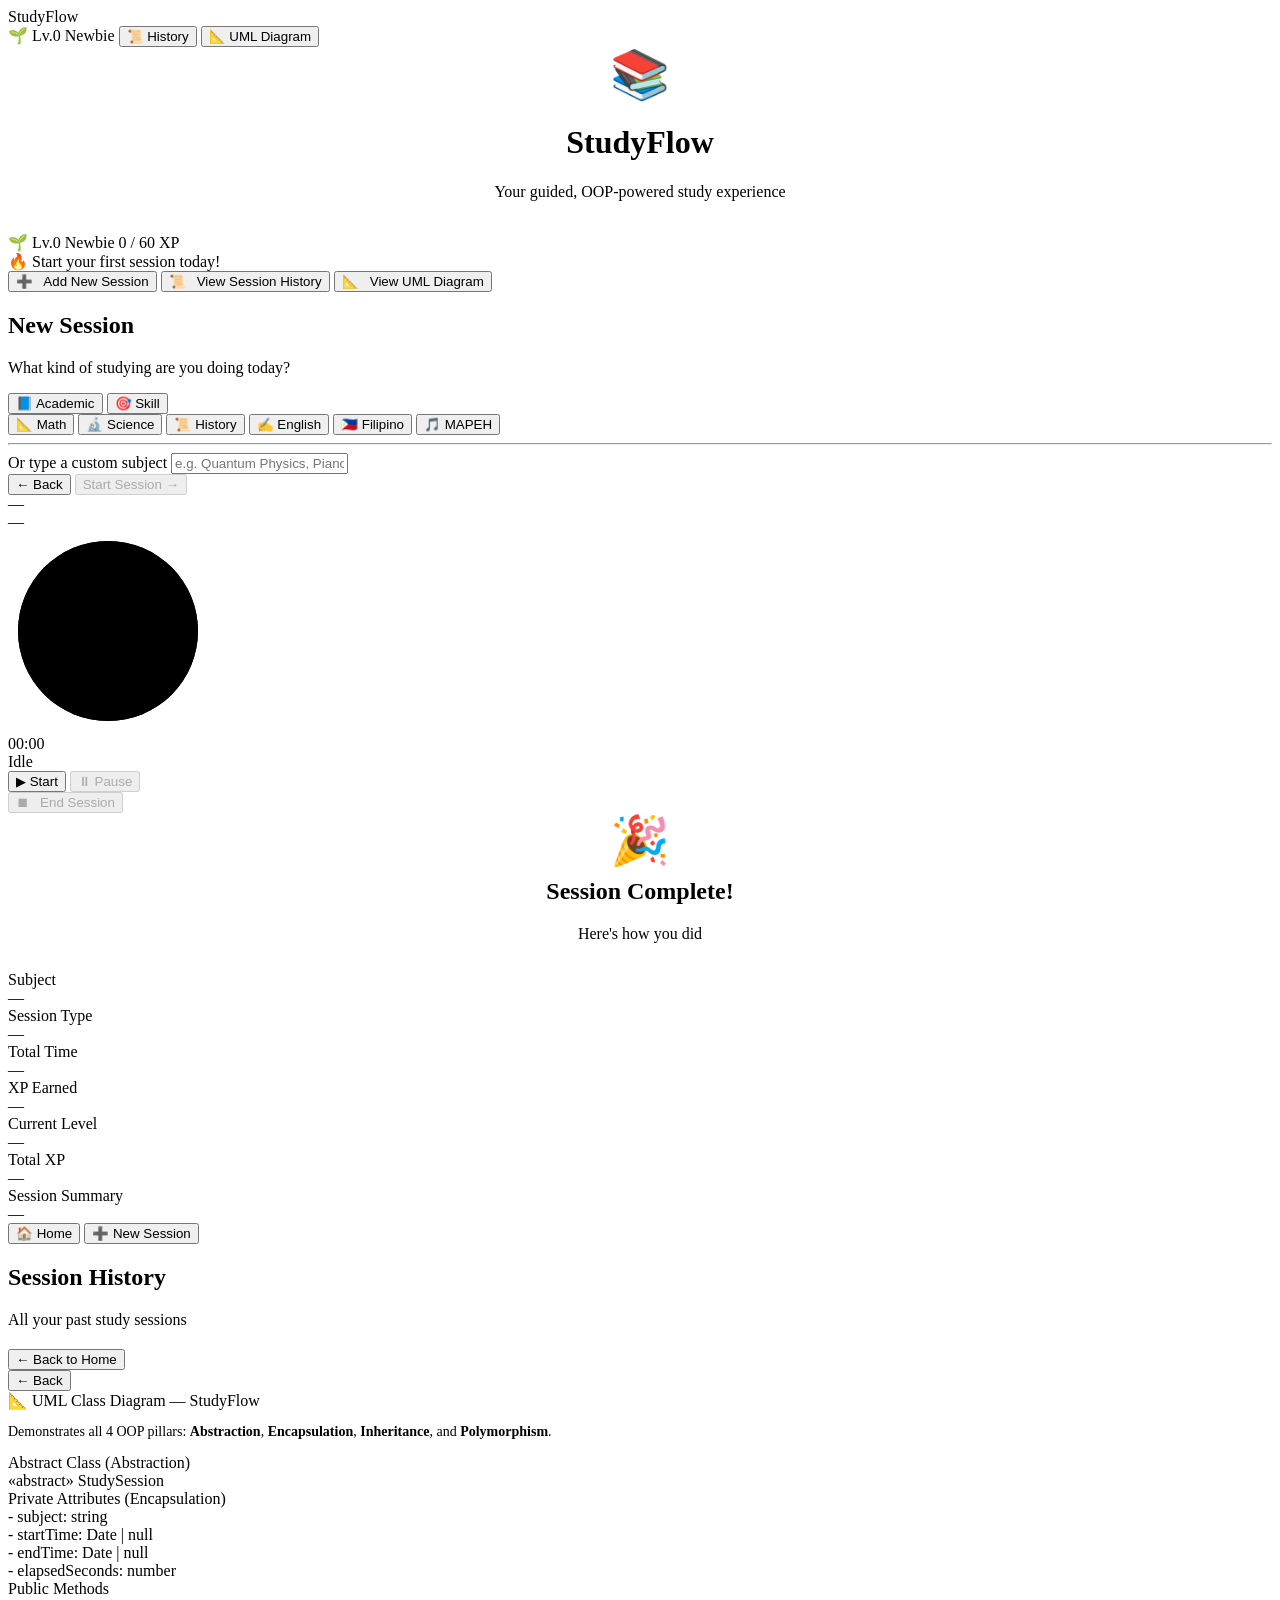
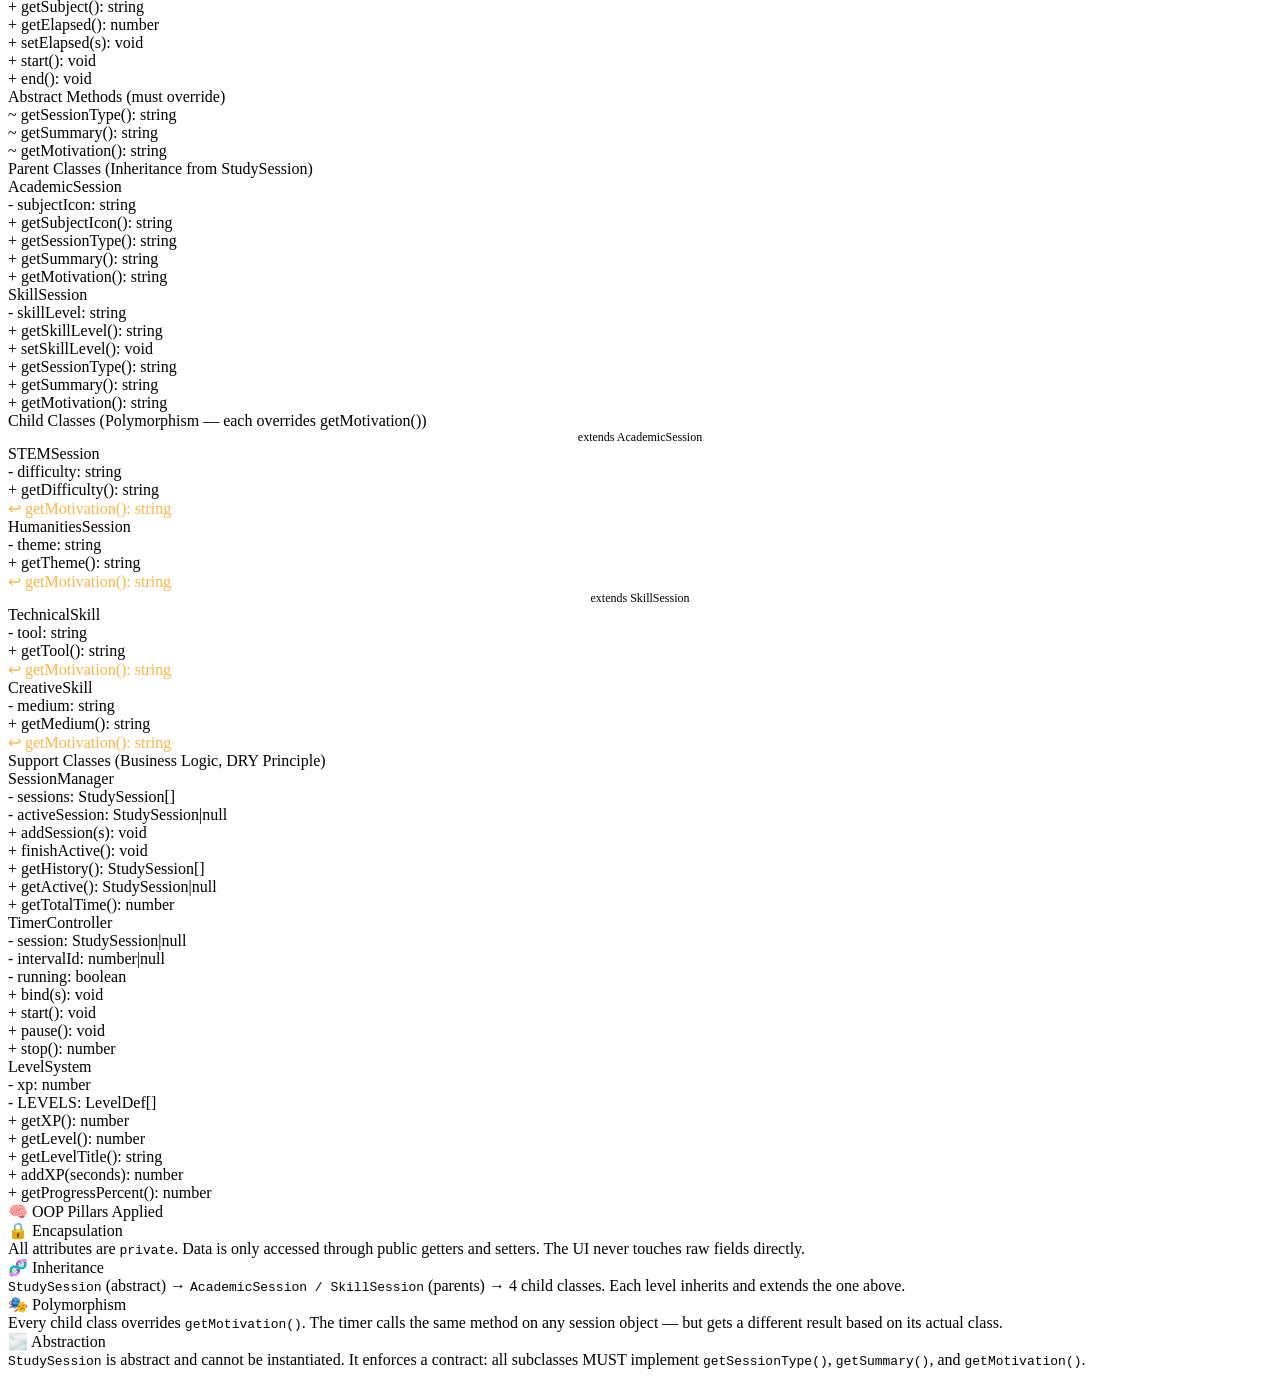
==== finals.html @ c60ddb96 "filename" ====
<!DOCTYPE html>
<html lang="en">
<head>
  <meta charset="UTF-8" />
  <meta name="viewport" content="width=device-width, initial-scale=1.0" />
  <title>StudyFlow — OOP Session Tracker</title>
  <link rel="stylesheet" href="styles.css" />
</head>
<body>

<!-- Background decorations -->
<div class="dot-grid"></div>
<div id="toast-container"></div>

<!-- ══════════════════════════════════════
     NAVIGATION BAR
══════════════════════════════════════ -->
<nav id="app-nav">
  <span class="nav-logo">StudyFlow</span>
  <div class="nav-right">
    <span class="nav-level-pill" id="nav-level-pill">🌱 Lv.0 Newbie</span>
    <button class="nav-btn" onclick="showHistory()">📜 History</button>
    <button class="nav-btn" onclick="showUML()">📐 UML Diagram</button>
  </div>
</nav>

<!-- ══════════════════════════════════════
     SCREEN 1 — HOME / DASHBOARD
══════════════════════════════════════ -->
<div id="screen-home" class="screen active">
  <div class="screen-inner">
    <div class="card">

      <!-- Hero -->
      <div style="text-align:center; margin-bottom:2rem;">
        <div style="font-size:3rem; margin-bottom:0.75rem;">📚</div>
        <h1 class="logo">StudyFlow</h1>
        <p class="subtitle" style="margin-top:0.6rem; font-size:1rem;">
          Your guided, OOP-powered study experience
        </p>
      </div>

      <!-- Level system -->
      <div class="level-section">
        <div class="level-top">
          <span class="level-badge" id="level-badge">🌱 Lv.0 Newbie</span>
          <span class="level-xp" id="level-xp">0 / 60 XP</span>
        </div>
        <div class="level-bar-track">
          <div class="level-bar-fill" id="level-bar"></div>
        </div>
      </div>

      <!-- Streak banner -->
      <div class="streak-banner">
        🔥 <span id="streak-text">Start your first session today!</span>
      </div>

      <!-- Actions -->
      <button class="btn btn-primary" onclick="showSetup()">
        ➕ &nbsp; Add New Session
      </button>
      <button class="btn btn-secondary" onclick="showHistory()">
        📜 &nbsp; View Session History
      </button>
      <button class="btn btn-ghost" onclick="showUML()">
        📐 &nbsp; View UML Diagram
      </button>

    </div>
  </div>
</div>

<!-- ══════════════════════════════════════
     SCREEN 2 — SESSION SETUP
══════════════════════════════════════ -->
<div id="screen-setup" class="screen">
  <div class="screen-inner">
    <div class="card">
      <h2 class="title">New Session</h2>
      <p class="subtitle">What kind of studying are you doing today?</p>

      <!-- Type tabs -->
      <div class="tab-row">
        <button class="tab active" id="tab-academic" onclick="switchType('academic')">
          📘 Academic
        </button>
        <button class="tab" id="tab-skill" onclick="switchType('skill')">
          🎯 Skill
        </button>
      </div>

      <!-- Academic subjects -->
      <div id="academic-subjects" class="subject-grid">
        <button class="subject-btn" onclick="selectSubject(this, 'Mathematics')">📐 Math</button>
        <button class="subject-btn" onclick="selectSubject(this, 'Science')">🔬 Science</button>
        <button class="subject-btn" onclick="selectSubject(this, 'History')">📜 History</button>
        <button class="subject-btn" onclick="selectSubject(this, 'English')">✍️ English</button>
        <button class="subject-btn" onclick="selectSubject(this, 'Filipino')">🇵🇭 Filipino</button>
        <button class="subject-btn" onclick="selectSubject(this, 'MAPEH')">🎵 MAPEH</button>
      </div>

      <!-- Skill subjects -->
      <div id="skill-subjects" class="subject-grid" style="display:none;">
        <button class="subject-btn" onclick="selectSubject(this, 'Coding')">💻 Coding</button>
        <button class="subject-btn" onclick="selectSubject(this, 'Drawing')">🎨 Drawing</button>
        <button class="subject-btn" onclick="selectSubject(this, 'Music')">🎸 Music</button>
        <button class="subject-btn" onclick="selectSubject(this, 'Writing')">✒️ Writing</button>
        <button class="subject-btn" onclick="selectSubject(this, 'Chess')">♟️ Chess</button>
        <button class="subject-btn" onclick="selectSubject(this, 'Language')">🗣️ Language</button>
      </div>

      <hr class="divider" />

      <!-- Custom subject -->
      <div class="input-group">
        <label class="input-label">Or type a custom subject</label>
        <input
          type="text"
          class="input"
          id="custom-subject"
          placeholder="e.g. Quantum Physics, Piano, etc…"
          oninput="onCustomInput()"
        />
      </div>

      <!-- Actions -->
      <div class="btn-row">
        <button class="btn btn-ghost" onclick="showHome()">← Back</button>
        <button class="btn btn-primary" id="start-btn" onclick="startSession()" disabled>
          Start Session →
        </button>
      </div>

    </div>
  </div>
</div>

<!-- ══════════════════════════════════════
     SCREEN 3 — TIMER (Active Work)
══════════════════════════════════════ -->
<div id="screen-timer" class="screen">
  <div class="screen-inner">
    <div class="card">

      <div class="timer-wrap">
        <div class="timer-subject" id="timer-subject">—</div>
        <div class="timer-type"   id="timer-type">—</div>

        <!-- SVG ring + clock -->
        <div class="ring-wrap">
          <svg width="200" height="200" viewBox="0 0 200 200">
            <defs>
              <linearGradient id="ringGrad" x1="0%" y1="0%" x2="100%" y2="100%">
                <stop offset="0%"   stop-color="#6c8eff"/>
                <stop offset="100%" stop-color="#3de8c8"/>
              </linearGradient>
            </defs>
            <circle class="ring-bg" cx="100" cy="100" r="90"/>
            <circle class="ring-fg" id="ring-fg" cx="100" cy="100" r="90"
              stroke-dasharray="565.49" stroke-dashoffset="565.49"/>
          </svg>
          <div class="ring-inner">
            <div class="timer-display" id="timer-display">00:00</div>
          </div>
        </div>

        <!-- Status -->
        <div>
          <span class="status-badge idle" id="status-badge">
            <span class="dot"></span> Idle
          </span>
        </div>
      </div>

      <!-- Timer buttons -->
      <div class="btn-row">
        <button class="btn btn-primary" id="btn-start" onclick="timerStart()">▶ Start</button>
        <button class="btn btn-secondary" id="btn-pause" onclick="timerPause()" disabled>⏸ Pause</button>
      </div>
      <button class="btn btn-danger" id="btn-end" onclick="endSession()" disabled>
        ⏹ &nbsp; End Session
      </button>

      <!-- Motivation message (polymorphic output) -->
      <div class="motivation-msg" id="motivation-msg"></div>

    </div>
  </div>
</div>

<!-- ══════════════════════════════════════
     SCREEN 4 — SUMMARY
══════════════════════════════════════ -->
<div id="screen-summary" class="screen">
  <div class="screen-inner">
    <div class="card">

      <div style="text-align:center; margin-bottom:1.75rem;">
        <div style="font-size:3rem;">🎉</div>
        <h2 class="title" style="margin-top:0.6rem;">Session Complete!</h2>
        <p class="subtitle">Here's how you did</p>
      </div>

      <div class="summary-grid">
        <div class="summary-stat">
          <div class="summary-stat-label">Subject</div>
          <div class="summary-stat-value accent" id="sum-subject">—</div>
        </div>
        <div class="summary-stat">
          <div class="summary-stat-label">Session Type</div>
          <div class="summary-stat-value small" id="sum-type">—</div>
        </div>
        <div class="summary-stat">
          <div class="summary-stat-label">Total Time</div>
          <div class="summary-stat-value gold" id="sum-time">—</div>
        </div>
        <div class="summary-stat">
          <div class="summary-stat-label">XP Earned</div>
          <div class="summary-stat-value green" id="sum-points">—</div>
        </div>
        <div class="summary-stat full">
          <div class="summary-stat-label">Current Level</div>
          <div class="summary-stat-value" id="sum-level">—</div>
        </div>
        <div class="summary-stat full">
          <div class="summary-stat-label">Total XP</div>
          <div class="summary-stat-value small" id="sum-xp-total">—</div>
        </div>
        <div class="summary-stat full">
          <div class="summary-stat-label">Session Summary</div>
          <div class="summary-stat-value small" id="sum-summary">—</div>
        </div>
      </div>

      <div class="sum-feedback" id="sum-feedback"></div>

      <div class="btn-row">
        <button class="btn btn-ghost" onclick="showHome()">🏠 Home</button>
        <button class="btn btn-primary" onclick="showSetup()">➕ New Session</button>
      </div>

    </div>
  </div>
</div>

<!-- ══════════════════════════════════════
     SCREEN 5 — HISTORY
══════════════════════════════════════ -->
<div id="screen-history" class="screen">
  <div class="screen-inner">
    <div class="card">
      <h2 class="title">Session History</h2>
      <p class="subtitle">All your past study sessions</p>
      <div class="history-list" id="history-list"></div>
      <div style="margin-top:1.25rem;">
        <button class="btn btn-ghost" onclick="showHome()">← Back to Home</button>
      </div>
    </div>
  </div>
</div>

<!-- ══════════════════════════════════════
     SCREEN 6 — UML DIAGRAM
══════════════════════════════════════ -->
<div id="screen-uml" class="screen" style="padding-top:0; justify-content:flex-start;">
  <button class="btn btn-ghost uml-back" onclick="hideUML()">← Back</button>
  <div class="uml-page">

    <!-- Header -->
    <div class="uml-section-card">
      <div class="uml-section-title">📐 UML Class Diagram — StudyFlow</div>
      <p style="font-size:0.875rem; color:var(--muted);">
        Demonstrates all 4 OOP pillars: <strong style="color:var(--text);">Abstraction</strong>,
        <strong style="color:var(--text);">Encapsulation</strong>,
        <strong style="color:var(--text);">Inheritance</strong>, and
        <strong style="color:var(--text);">Polymorphism</strong>.
      </p>
    </div>

    <!-- Abstract class -->
    <div class="uml-section-card">
      <div class="uml-section-title">Abstract Class (Abstraction)</div>
      <div class="uml-row" style="justify-content:center;">
        <div class="uml-box" style="max-width:300px;">
          <div class="uml-box-header abstract-h">«abstract» StudySession</div>
          <div class="uml-box-section">
            <div class="uml-lbl">Private Attributes (Encapsulation)</div>
            <div class="uml-f prv">- subject: string</div>
            <div class="uml-f prv">- startTime: Date | null</div>
            <div class="uml-f prv">- endTime: Date | null</div>
            <div class="uml-f prv">- elapsedSeconds: number</div>
          </div>
          <div class="uml-box-section">
            <div class="uml-lbl">Public Methods</div>
            <div class="uml-f pub">+ getSubject(): string</div>
            <div class="uml-f pub">+ getElapsed(): number</div>
            <div class="uml-f pub">+ setElapsed(s): void</div>
            <div class="uml-f pub">+ start(): void</div>
            <div class="uml-f pub">+ end(): void</div>
          </div>
          <div class="uml-box-section">
            <div class="uml-lbl">Abstract Methods (must override)</div>
            <div class="uml-f abs">~ getSessionType(): string</div>
            <div class="uml-f abs">~ getSummary(): string</div>
            <div class="uml-f abs">~ getMotivation(): string</div>
          </div>
        </div>
      </div>
    </div>

    <!-- Parent classes -->
    <div class="uml-section-card">
      <div class="uml-section-title">Parent Classes (Inheritance from StudySession)</div>
      <div class="uml-row" style="justify-content:center; gap:3rem;">
        <div class="uml-col">
          <div class="uml-box">
            <div class="uml-box-header parent-h">AcademicSession</div>
            <div class="uml-box-section">
              <div class="uml-f prv">- subjectIcon: string</div>
            </div>
            <div class="uml-box-section">
              <div class="uml-f pub">+ getSubjectIcon(): string</div>
              <div class="uml-f pub">+ getSessionType(): string</div>
              <div class="uml-f pub">+ getSummary(): string</div>
              <div class="uml-f pub">+ getMotivation(): string</div>
            </div>
          </div>
        </div>
        <div class="uml-col">
          <div class="uml-box">
            <div class="uml-box-header parent-h">SkillSession</div>
            <div class="uml-box-section">
              <div class="uml-f prv">- skillLevel: string</div>
            </div>
            <div class="uml-box-section">
              <div class="uml-f pub">+ getSkillLevel(): string</div>
              <div class="uml-f pub">+ setSkillLevel(): void</div>
              <div class="uml-f pub">+ getSessionType(): string</div>
              <div class="uml-f pub">+ getSummary(): string</div>
              <div class="uml-f pub">+ getMotivation(): string</div>
            </div>
          </div>
        </div>
      </div>
    </div>

    <!-- Child classes -->
    <div class="uml-section-card">
      <div class="uml-section-title">Child Classes (Polymorphism — each overrides getMotivation())</div>
      <div class="uml-row" style="justify-content:center;">

        <div class="uml-col">
          <div style="font-size:0.75rem; color:var(--muted); text-align:center;">extends AcademicSession</div>
          <div class="uml-box">
            <div class="uml-box-header child-h">STEMSession</div>
            <div class="uml-box-section">
              <div class="uml-f prv">- difficulty: string</div>
            </div>
            <div class="uml-box-section">
              <div class="uml-f pub">+ getDifficulty(): string</div>
              <div class="uml-f pub" style="color:#ffb547;">↩ getMotivation(): string</div>
            </div>
          </div>
          <div class="uml-box">
            <div class="uml-box-header child-h">HumanitiesSession</div>
            <div class="uml-box-section">
              <div class="uml-f prv">- theme: string</div>
            </div>
            <div class="uml-box-section">
              <div class="uml-f pub">+ getTheme(): string</div>
              <div class="uml-f pub" style="color:#ffb547;">↩ getMotivation(): string</div>
            </div>
          </div>
        </div>

        <div class="uml-col">
          <div style="font-size:0.75rem; color:var(--muted); text-align:center;">extends SkillSession</div>
          <div class="uml-box">
            <div class="uml-box-header child-h">TechnicalSkill</div>
            <div class="uml-box-section">
              <div class="uml-f prv">- tool: string</div>
            </div>
            <div class="uml-box-section">
              <div class="uml-f pub">+ getTool(): string</div>
              <div class="uml-f pub" style="color:#ffb547;">↩ getMotivation(): string</div>
            </div>
          </div>
          <div class="uml-box">
            <div class="uml-box-header child-h">CreativeSkill</div>
            <div class="uml-box-section">
              <div class="uml-f prv">- medium: string</div>
            </div>
            <div class="uml-box-section">
              <div class="uml-f pub">+ getMedium(): string</div>
              <div class="uml-f pub" style="color:#ffb547;">↩ getMotivation(): string</div>
            </div>
          </div>
        </div>

      </div>
    </div>

    <!-- Support classes -->
    <div class="uml-section-card">
      <div class="uml-section-title">Support Classes (Business Logic, DRY Principle)</div>
      <div class="uml-row" style="justify-content:center; gap:1.5rem;">
        <div class="uml-box" style="max-width:240px;">
          <div class="uml-box-header manager-h">SessionManager</div>
          <div class="uml-box-section">
            <div class="uml-f prv">- sessions: StudySession[]</div>
            <div class="uml-f prv">- activeSession: StudySession|null</div>
          </div>
          <div class="uml-box-section">
            <div class="uml-f pub">+ addSession(s): void</div>
            <div class="uml-f pub">+ finishActive(): void</div>
            <div class="uml-f pub">+ getHistory(): StudySession[]</div>
            <div class="uml-f pub">+ getActive(): StudySession|null</div>
            <div class="uml-f pub">+ getTotalTime(): number</div>
          </div>
        </div>
        <div class="uml-box" style="max-width:240px;">
          <div class="uml-box-header manager-h">TimerController</div>
          <div class="uml-box-section">
            <div class="uml-f prv">- session: StudySession|null</div>
            <div class="uml-f prv">- intervalId: number|null</div>
            <div class="uml-f prv">- running: boolean</div>
          </div>
          <div class="uml-box-section">
            <div class="uml-f pub">+ bind(s): void</div>
            <div class="uml-f pub">+ start(): void</div>
            <div class="uml-f pub">+ pause(): void</div>
            <div class="uml-f pub">+ stop(): number</div>
          </div>
        </div>
        <div class="uml-box" style="max-width:240px;">
          <div class="uml-box-header manager-h">LevelSystem</div>
          <div class="uml-box-section">
            <div class="uml-f prv">- xp: number</div>
            <div class="uml-f prv">- LEVELS: LevelDef[]</div>
          </div>
          <div class="uml-box-section">
            <div class="uml-f pub">+ getXP(): number</div>
            <div class="uml-f pub">+ getLevel(): number</div>
            <div class="uml-f pub">+ getLevelTitle(): string</div>
            <div class="uml-f pub">+ addXP(seconds): number</div>
            <div class="uml-f pub">+ getProgressPercent(): number</div>
          </div>
        </div>
      </div>
    </div>

    <!-- OOP Pillars -->
    <div class="uml-section-card">
      <div class="uml-section-title">🧠 OOP Pillars Applied</div>
      <div class="oop-grid">
        <div class="oop-pill">
          <div class="oop-pill-title" style="color:var(--accent);">🔒 Encapsulation</div>
          <div class="oop-pill-body">All attributes are <code>private</code>. Data is only accessed through public getters and setters. The UI never touches raw fields directly.</div>
        </div>
        <div class="oop-pill">
          <div class="oop-pill-title" style="color:var(--success);">🧬 Inheritance</div>
          <div class="oop-pill-body"><code>StudySession</code> (abstract) → <code>AcademicSession / SkillSession</code> (parents) → 4 child classes. Each level inherits and extends the one above.</div>
        </div>
        <div class="oop-pill">
          <div class="oop-pill-title" style="color:var(--accent2);">🎭 Polymorphism</div>
          <div class="oop-pill-body">Every child class overrides <code>getMotivation()</code>. The timer calls the same method on any session object — but gets a different result based on its actual class.</div>
        </div>
        <div class="oop-pill">
          <div class="oop-pill-title" style="color:var(--accent3);">🌫️ Abstraction</div>
          <div class="oop-pill-body"><code>StudySession</code> is abstract and cannot be instantiated. It enforces a contract: all subclasses MUST implement <code>getSessionType()</code>, <code>getSummary()</code>, and <code>getMotivation()</code>.</div>
        </div>
      </div>
    </div>

  </div><!-- /uml-page -->
</div>

<!-- ══════════════════════════════════════
     COMPILED TypeScript → JavaScript
══════════════════════════════════════ -->
<script src="app.js"></script>

</body>
</html>
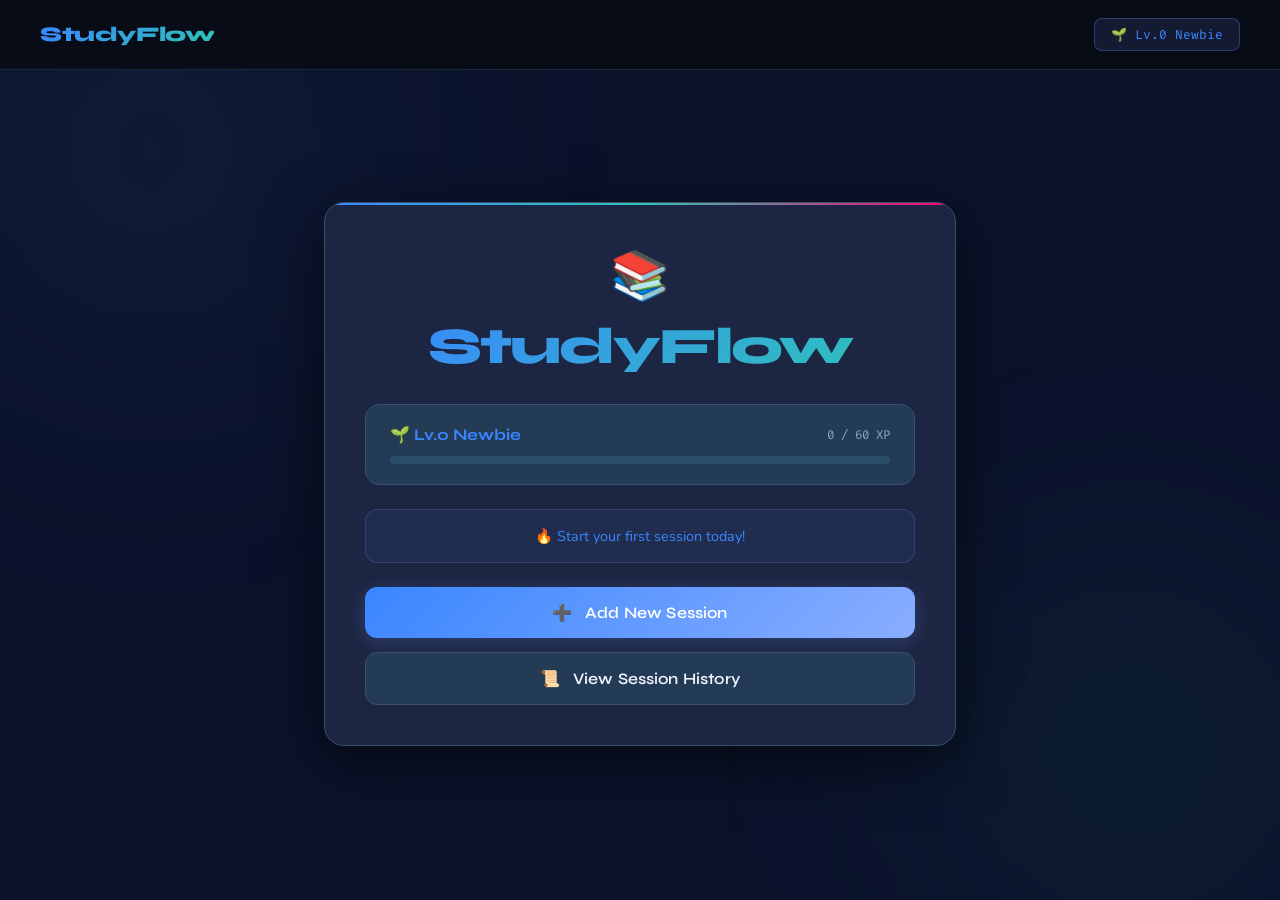
==== commit 084b7f7a: "Merge branch 'main' of https://github.com/christophercolomer/se2finalfinal" ====
--- a/finals.html
+++ b/finals.html
@@ -19,8 +19,6 @@
   <span class="nav-logo">StudyFlow</span>
   <div class="nav-right">
     <span class="nav-level-pill" id="nav-level-pill">🌱 Lv.0 Newbie</span>
-    <button class="nav-btn" onclick="showHistory()">📜 History</button>
-    <button class="nav-btn" onclick="showUML()">📐 UML Diagram</button>
   </div>
 </nav>
 
@@ -36,7 +34,6 @@
         <div style="font-size:3rem; margin-bottom:0.75rem;">📚</div>
         <h1 class="logo">StudyFlow</h1>
         <p class="subtitle" style="margin-top:0.6rem; font-size:1rem;">
-          Your guided, OOP-powered study experience
         </p>
       </div>
 
@@ -62,9 +59,6 @@
       </button>
       <button class="btn btn-secondary" onclick="showHistory()">
         📜 &nbsp; View Session History
-      </button>
-      <button class="btn btn-ghost" onclick="showUML()">
-        📐 &nbsp; View UML Diagram
       </button>
 
     </div>
@@ -260,219 +254,6 @@
   </div>
 </div>
 
-<!-- ══════════════════════════════════════
-     SCREEN 6 — UML DIAGRAM
-══════════════════════════════════════ -->
-<div id="screen-uml" class="screen" style="padding-top:0; justify-content:flex-start;">
-  <button class="btn btn-ghost uml-back" onclick="hideUML()">← Back</button>
-  <div class="uml-page">
-
-    <!-- Header -->
-    <div class="uml-section-card">
-      <div class="uml-section-title">📐 UML Class Diagram — StudyFlow</div>
-      <p style="font-size:0.875rem; color:var(--muted);">
-        Demonstrates all 4 OOP pillars: <strong style="color:var(--text);">Abstraction</strong>,
-        <strong style="color:var(--text);">Encapsulation</strong>,
-        <strong style="color:var(--text);">Inheritance</strong>, and
-        <strong style="color:var(--text);">Polymorphism</strong>.
-      </p>
-    </div>
-
-    <!-- Abstract class -->
-    <div class="uml-section-card">
-      <div class="uml-section-title">Abstract Class (Abstraction)</div>
-      <div class="uml-row" style="justify-content:center;">
-        <div class="uml-box" style="max-width:300px;">
-          <div class="uml-box-header abstract-h">«abstract» StudySession</div>
-          <div class="uml-box-section">
-            <div class="uml-lbl">Private Attributes (Encapsulation)</div>
-            <div class="uml-f prv">- subject: string</div>
-            <div class="uml-f prv">- startTime: Date | null</div>
-            <div class="uml-f prv">- endTime: Date | null</div>
-            <div class="uml-f prv">- elapsedSeconds: number</div>
-          </div>
-          <div class="uml-box-section">
-            <div class="uml-lbl">Public Methods</div>
-            <div class="uml-f pub">+ getSubject(): string</div>
-            <div class="uml-f pub">+ getElapsed(): number</div>
-            <div class="uml-f pub">+ setElapsed(s): void</div>
-            <div class="uml-f pub">+ start(): void</div>
-            <div class="uml-f pub">+ end(): void</div>
-          </div>
-          <div class="uml-box-section">
-            <div class="uml-lbl">Abstract Methods (must override)</div>
-            <div class="uml-f abs">~ getSessionType(): string</div>
-            <div class="uml-f abs">~ getSummary(): string</div>
-            <div class="uml-f abs">~ getMotivation(): string</div>
-          </div>
-        </div>
-      </div>
-    </div>
-
-    <!-- Parent classes -->
-    <div class="uml-section-card">
-      <div class="uml-section-title">Parent Classes (Inheritance from StudySession)</div>
-      <div class="uml-row" style="justify-content:center; gap:3rem;">
-        <div class="uml-col">
-          <div class="uml-box">
-            <div class="uml-box-header parent-h">AcademicSession</div>
-            <div class="uml-box-section">
-              <div class="uml-f prv">- subjectIcon: string</div>
-            </div>
-            <div class="uml-box-section">
-              <div class="uml-f pub">+ getSubjectIcon(): string</div>
-              <div class="uml-f pub">+ getSessionType(): string</div>
-              <div class="uml-f pub">+ getSummary(): string</div>
-              <div class="uml-f pub">+ getMotivation(): string</div>
-            </div>
-          </div>
-        </div>
-        <div class="uml-col">
-          <div class="uml-box">
-            <div class="uml-box-header parent-h">SkillSession</div>
-            <div class="uml-box-section">
-              <div class="uml-f prv">- skillLevel: string</div>
-            </div>
-            <div class="uml-box-section">
-              <div class="uml-f pub">+ getSkillLevel(): string</div>
-              <div class="uml-f pub">+ setSkillLevel(): void</div>
-              <div class="uml-f pub">+ getSessionType(): string</div>
-              <div class="uml-f pub">+ getSummary(): string</div>
-              <div class="uml-f pub">+ getMotivation(): string</div>
-            </div>
-          </div>
-        </div>
-      </div>
-    </div>
-
-    <!-- Child classes -->
-    <div class="uml-section-card">
-      <div class="uml-section-title">Child Classes (Polymorphism — each overrides getMotivation())</div>
-      <div class="uml-row" style="justify-content:center;">
-
-        <div class="uml-col">
-          <div style="font-size:0.75rem; color:var(--muted); text-align:center;">extends AcademicSession</div>
-          <div class="uml-box">
-            <div class="uml-box-header child-h">STEMSession</div>
-            <div class="uml-box-section">
-              <div class="uml-f prv">- difficulty: string</div>
-            </div>
-            <div class="uml-box-section">
-              <div class="uml-f pub">+ getDifficulty(): string</div>
-              <div class="uml-f pub" style="color:#ffb547;">↩ getMotivation(): string</div>
-            </div>
-          </div>
-          <div class="uml-box">
-            <div class="uml-box-header child-h">HumanitiesSession</div>
-            <div class="uml-box-section">
-              <div class="uml-f prv">- theme: string</div>
-            </div>
-            <div class="uml-box-section">
-              <div class="uml-f pub">+ getTheme(): string</div>
-              <div class="uml-f pub" style="color:#ffb547;">↩ getMotivation(): string</div>
-            </div>
-          </div>
-        </div>
-
-        <div class="uml-col">
-          <div style="font-size:0.75rem; color:var(--muted); text-align:center;">extends SkillSession</div>
-          <div class="uml-box">
-            <div class="uml-box-header child-h">TechnicalSkill</div>
-            <div class="uml-box-section">
-              <div class="uml-f prv">- tool: string</div>
-            </div>
-            <div class="uml-box-section">
-              <div class="uml-f pub">+ getTool(): string</div>
-              <div class="uml-f pub" style="color:#ffb547;">↩ getMotivation(): string</div>
-            </div>
-          </div>
-          <div class="uml-box">
-            <div class="uml-box-header child-h">CreativeSkill</div>
-            <div class="uml-box-section">
-              <div class="uml-f prv">- medium: string</div>
-            </div>
-            <div class="uml-box-section">
-              <div class="uml-f pub">+ getMedium(): string</div>
-              <div class="uml-f pub" style="color:#ffb547;">↩ getMotivation(): string</div>
-            </div>
-          </div>
-        </div>
-
-      </div>
-    </div>
-
-    <!-- Support classes -->
-    <div class="uml-section-card">
-      <div class="uml-section-title">Support Classes (Business Logic, DRY Principle)</div>
-      <div class="uml-row" style="justify-content:center; gap:1.5rem;">
-        <div class="uml-box" style="max-width:240px;">
-          <div class="uml-box-header manager-h">SessionManager</div>
-          <div class="uml-box-section">
-            <div class="uml-f prv">- sessions: StudySession[]</div>
-            <div class="uml-f prv">- activeSession: StudySession|null</div>
-          </div>
-          <div class="uml-box-section">
-            <div class="uml-f pub">+ addSession(s): void</div>
-            <div class="uml-f pub">+ finishActive(): void</div>
-            <div class="uml-f pub">+ getHistory(): StudySession[]</div>
-            <div class="uml-f pub">+ getActive(): StudySession|null</div>
-            <div class="uml-f pub">+ getTotalTime(): number</div>
-          </div>
-        </div>
-        <div class="uml-box" style="max-width:240px;">
-          <div class="uml-box-header manager-h">TimerController</div>
-          <div class="uml-box-section">
-            <div class="uml-f prv">- session: StudySession|null</div>
-            <div class="uml-f prv">- intervalId: number|null</div>
-            <div class="uml-f prv">- running: boolean</div>
-          </div>
-          <div class="uml-box-section">
-            <div class="uml-f pub">+ bind(s): void</div>
-            <div class="uml-f pub">+ start(): void</div>
-            <div class="uml-f pub">+ pause(): void</div>
-            <div class="uml-f pub">+ stop(): number</div>
-          </div>
-        </div>
-        <div class="uml-box" style="max-width:240px;">
-          <div class="uml-box-header manager-h">LevelSystem</div>
-          <div class="uml-box-section">
-            <div class="uml-f prv">- xp: number</div>
-            <div class="uml-f prv">- LEVELS: LevelDef[]</div>
-          </div>
-          <div class="uml-box-section">
-            <div class="uml-f pub">+ getXP(): number</div>
-            <div class="uml-f pub">+ getLevel(): number</div>
-            <div class="uml-f pub">+ getLevelTitle(): string</div>
-            <div class="uml-f pub">+ addXP(seconds): number</div>
-            <div class="uml-f pub">+ getProgressPercent(): number</div>
-          </div>
-        </div>
-      </div>
-    </div>
-
-    <!-- OOP Pillars -->
-    <div class="uml-section-card">
-      <div class="uml-section-title">🧠 OOP Pillars Applied</div>
-      <div class="oop-grid">
-        <div class="oop-pill">
-          <div class="oop-pill-title" style="color:var(--accent);">🔒 Encapsulation</div>
-          <div class="oop-pill-body">All attributes are <code>private</code>. Data is only accessed through public getters and setters. The UI never touches raw fields directly.</div>
-        </div>
-        <div class="oop-pill">
-          <div class="oop-pill-title" style="color:var(--success);">🧬 Inheritance</div>
-          <div class="oop-pill-body"><code>StudySession</code> (abstract) → <code>AcademicSession / SkillSession</code> (parents) → 4 child classes. Each level inherits and extends the one above.</div>
-        </div>
-        <div class="oop-pill">
-          <div class="oop-pill-title" style="color:var(--accent2);">🎭 Polymorphism</div>
-          <div class="oop-pill-body">Every child class overrides <code>getMotivation()</code>. The timer calls the same method on any session object — but gets a different result based on its actual class.</div>
-        </div>
-        <div class="oop-pill">
-          <div class="oop-pill-title" style="color:var(--accent3);">🌫️ Abstraction</div>
-          <div class="oop-pill-body"><code>StudySession</code> is abstract and cannot be instantiated. It enforces a contract: all subclasses MUST implement <code>getSessionType()</code>, <code>getSummary()</code>, and <code>getMotivation()</code>.</div>
-        </div>
-      </div>
-    </div>
-
   </div><!-- /uml-page -->
 </div>
 
--- a/styles.css
+++ b/styles.css
@@ -0,0 +1,534 @@
+/* ============================================================
+   styles.css — StudyFlow: Study Session Tracker
+   ============================================================ */
+
+/* ── Google Fonts ── */
+@import url('https://fonts.googleapis.com/css2?family=Syne:wght@400;500;600;700;800&family=Fira+Code:wght@400;500&family=Nunito:wght@300;400;500;600&display=swap');
+
+/* ── CSS Variables ── */
+:root {
+  --bg:       #0b132b;   /* deep blue - focus */
+  --surface:  #1c2541;   /* blue tone */
+  --surface2: #243b55;   /* blue-green mix */
+  --surface3: #2a4d69;   /* lighter blue */
+  --border:   #3a506b;   /* soft blue border */
+  --accent:   #3a86ff;   /* blue - focus */
+  --accent2:  #ffbe0b;   /* yellow - energy */
+  --accent3:  #2ec4b6;   /* green - calm */
+  --accent4:  #ff006e;   /* red - alertness */
+  --text:     #f1f5ff;   /* readable light text */
+  --muted:    #8fa3c7;   /* softer blue-gray */
+  --danger:   #ff4d4d;   /* alert red */
+  --success:  #38d39f;   /* fresh green */
+
+  --radius:   20px;
+  --shadow:   0 16px 60px rgba(0,0,0,0.6);
+}
+
+/* ── Reset ── */
+*, *::before, *::after { box-sizing: border-box; margin: 0; padding: 0; }
+
+/* ── Body ── */
+body {
+  font-family: 'Nunito', sans-serif;
+  background: var(--bg);
+  color: var(--text);
+  min-height: 100vh;
+  overflow-x: hidden;
+}
+
+/* ── Animated background blobs ── */
+body::before, body::after {
+  content: '';
+  position: fixed;
+  border-radius: 50%;
+  filter: blur(120px);
+  pointer-events: none;
+  z-index: 0;
+}
+body::before {
+  width: 700px; height: 700px;
+  top: -200px; left: -200px;
+  background: radial-gradient(circle, rgba(108,142,255,0.08), transparent 70%);
+}
+body::after {
+  width: 600px; height: 600px;
+  bottom: -150px; right: -150px;
+  background: radial-gradient(circle, rgba(61,232,200,0.07), transparent 70%);
+}
+
+/* ── Dot grid ── */
+.dot-grid {
+  position: fixed; inset: 0; z-index: 0; pointer-events: none;
+  background-image: radial-gradient(circle, rgba(108,142,255,0.12) 1px, transparent 1px);
+  background-size: 32px 32px;
+  opacity: 0.5;
+}
+
+/* ── Nav ── */
+#app-nav {
+  position: fixed; top: 0; left: 0; right: 0; z-index: 200;
+  display: flex; align-items: center; justify-content: space-between;
+  padding: 1.1rem 2.5rem;
+  background: rgba(8,11,18,0.85);
+  backdrop-filter: blur(20px);
+  border-bottom: 1px solid rgba(37,46,71,0.8);
+}
+.nav-logo {
+  font-family: 'Syne', sans-serif;
+  font-size: 1.3rem; font-weight: 800;
+  background: linear-gradient(135deg, var(--accent), var(--accent3));
+  -webkit-background-clip: text; -webkit-text-fill-color: transparent;
+  background-clip: text;
+  letter-spacing: -0.02em;
+}
+.nav-right { display: flex; gap: 0.75rem; align-items: center; }
+.nav-btn {
+  font-family: 'Fira Code', monospace;
+  font-size: 0.78rem; color: var(--muted);
+  background: var(--surface2); border: 1px solid var(--border);
+  padding: 0.45rem 1rem; border-radius: 8px; cursor: pointer;
+  transition: all 0.18s;
+}
+.nav-btn:hover { color: var(--text); border-color: var(--muted); }
+.nav-level-pill {
+  font-family: 'Fira Code', monospace;
+  font-size: 0.8rem;
+  background: rgba(108,142,255,0.12);
+  border: 1px solid rgba(108,142,255,0.3);
+  color: var(--accent);
+  padding: 0.45rem 1rem; border-radius: 8px;
+}
+
+/* ── Screens ── */
+.screen {
+  display: none;
+  min-height: 100vh;
+  position: relative;
+  z-index: 1;
+}
+.screen.active {
+  display: flex;
+  flex-direction: column;
+  align-items: center;
+  justify-content: center;
+  padding-top: 5rem;
+  padding-bottom: 2rem;
+}
+.screen-inner {
+  width: 100%;
+  max-width: 680px;
+  padding: 0 1.5rem;
+}
+
+/* ── Cards ── */
+.card {
+  background: var(--surface);
+  border: 1px solid var(--border);
+  border-radius: var(--radius);
+  padding: 2.5rem 2.5rem;
+  box-shadow: var(--shadow);
+  animation: fadeUp 0.45s cubic-bezier(0.16,1,0.3,1);
+  position: relative;
+  overflow: hidden;
+}
+.card::before {
+  content: '';
+  position: absolute; top: 0; left: 0; right: 0;
+  height: 2px;
+  background: linear-gradient(90deg, var(--accent), var(--accent3), var(--accent4));
+}
+@keyframes fadeUp {
+  from { opacity: 0; transform: translateY(28px); }
+  to   { opacity: 1; transform: translateY(0); }
+}
+
+/* ── Typography ── */
+.syne { font-family: 'Syne', sans-serif; }
+.mono { font-family: 'Fira Code', monospace; }
+
+h1.logo {
+  font-family: 'Syne', sans-serif;
+  font-size: 3.2rem; font-weight: 800;
+  letter-spacing: -0.04em;
+  background: linear-gradient(135deg, var(--accent), var(--accent3));
+  -webkit-background-clip: text; -webkit-text-fill-color: transparent;
+  background-clip: text;
+  line-height: 1;
+}
+h2.title {
+  font-family: 'Syne', sans-serif;
+  font-size: 1.9rem; font-weight: 700;
+  letter-spacing: -0.02em;
+  margin-bottom: 0.35rem;
+}
+.subtitle { color: var(--muted); font-size: 0.95rem; margin-bottom: 2rem; }
+
+/* ── Level bar (home) ── */
+.level-section {
+  background: var(--surface2);
+  border: 1px solid var(--border);
+  border-radius: 14px;
+  padding: 1.25rem 1.5rem;
+  margin-bottom: 1.5rem;
+}
+.level-top {
+  display: flex; justify-content: space-between; align-items: center;
+  margin-bottom: 0.75rem;
+}
+.level-badge {
+  font-family: 'Syne', sans-serif;
+  font-size: 1rem; font-weight: 700; color: var(--accent);
+}
+.level-xp {
+  font-family: 'Fira Code', monospace;
+  font-size: 0.78rem; color: var(--muted);
+}
+.level-bar-track {
+  background: var(--surface3);
+  border-radius: 999px;
+  height: 8px;
+  overflow: hidden;
+}
+.level-bar-fill {
+  height: 100%;
+  background: linear-gradient(90deg, var(--accent), var(--accent3));
+  border-radius: 999px;
+  width: 0%;
+  transition: width 0.6s cubic-bezier(0.34,1.56,0.64,1);
+}
+
+/* ── Streak banner ── */
+.streak-banner {
+  background: rgba(108,142,255,0.08);
+  border: 1px solid rgba(108,142,255,0.2);
+  border-radius: 12px;
+  padding: 1rem 1.25rem;
+  margin-bottom: 1.5rem;
+  font-size: 0.9rem;
+  color: var(--accent);
+  text-align: center;
+}
+
+/* ── Buttons ── */
+.btn {
+  display: flex; align-items: center; justify-content: center; gap: 0.6rem;
+  width: 100%;
+  padding: 1rem 1.5rem;
+  border: none; border-radius: 12px;
+  font-family: 'Syne', sans-serif;
+  font-size: 1rem; font-weight: 600;
+  cursor: pointer;
+  transition: all 0.2s ease;
+  letter-spacing: 0.01em;
+}
+.btn-primary {
+  background: linear-gradient(135deg, var(--accent), #8aaeff);
+  color: #fff;
+  box-shadow: 0 4px 20px rgba(108,142,255,0.25);
+}
+.btn-primary:hover {
+  transform: translateY(-2px);
+  box-shadow: 0 8px 30px rgba(108,142,255,0.4);
+}
+.btn-secondary {
+  background: var(--surface2); color: var(--text);
+  border: 1px solid var(--border);
+}
+.btn-secondary:hover { background: var(--surface3); border-color: var(--muted); }
+.btn-ghost {
+  background: transparent; color: var(--muted);
+  border: 1px solid var(--border);
+}
+.btn-ghost:hover { color: var(--text); border-color: var(--muted); }
+.btn-danger {
+  background: linear-gradient(135deg, var(--danger), #ff8080);
+  color: #fff;
+  box-shadow: 0 4px 20px rgba(255,95,95,0.2);
+}
+.btn-danger:hover { transform: translateY(-2px); box-shadow: 0 8px 28px rgba(255,95,95,0.35); }
+.btn:active { transform: scale(0.97) !important; }
+.btn:disabled { opacity: 0.4; cursor: not-allowed; transform: none !important; box-shadow: none !important; }
+
+.btn-row { display: flex; gap: 0.85rem; }
+.btn-row .btn { flex: 1; }
+.btn + .btn { margin-top: 0.85rem; }
+.btn-row + .btn { margin-top: 0.85rem; }
+
+/* ── Tabs ── */
+.tab-row { display: flex; gap: 0.65rem; margin-bottom: 1.75rem; }
+.tab {
+  flex: 1; padding: 0.8rem;
+  border-radius: 10px;
+  border: 1px solid var(--border);
+  background: var(--surface2);
+  color: var(--muted);
+  cursor: pointer;
+  font-family: 'Syne', sans-serif;
+  font-size: 0.92rem; font-weight: 600;
+  transition: all 0.18s;
+  text-align: center;
+}
+.tab.active {
+  background: rgba(108,142,255,0.15);
+  border-color: var(--accent);
+  color: var(--accent);
+}
+
+/* ── Subject grid ── */
+.subject-grid {
+  display: grid;
+  grid-template-columns: 1fr 1fr 1fr;
+  gap: 0.7rem;
+  margin-bottom: 1.25rem;
+}
+.subject-btn {
+  padding: 0.85rem 0.75rem;
+  border-radius: 12px;
+  border: 1px solid var(--border);
+  background: var(--surface2);
+  color: var(--text);
+  cursor: pointer;
+  font-family: 'Nunito', sans-serif;
+  font-size: 0.88rem; font-weight: 600;
+  transition: all 0.18s;
+  text-align: center;
+}
+.subject-btn:hover { border-color: var(--accent); color: var(--accent); background: rgba(108,142,255,0.07); }
+.subject-btn.selected {
+  border-color: var(--accent);
+  background: rgba(108,142,255,0.15);
+  color: var(--accent);
+}
+
+/* ── Input ── */
+.input-group { margin-bottom: 1.25rem; }
+.input-label { font-size: 0.82rem; color: var(--muted); margin-bottom: 0.45rem; display: block; font-weight: 600; }
+.input {
+  width: 100%; padding: 0.9rem 1.1rem;
+  background: var(--surface2); border: 1px solid var(--border);
+  border-radius: 12px; color: var(--text);
+  font-family: 'Nunito', sans-serif; font-size: 1rem;
+  outline: none; transition: border-color 0.18s, box-shadow 0.18s;
+}
+.input:focus { border-color: var(--accent); box-shadow: 0 0 0 3px rgba(108,142,255,0.1); }
+.input::placeholder { color: var(--muted); }
+
+/* ── Divider ── */
+hr.divider { border: none; border-top: 1px solid var(--border); margin: 1.25rem 0; }
+
+/* ── Timer screen ── */
+.timer-wrap { text-align: center; padding: 1.5rem 0 2rem; }
+.timer-subject {
+  font-family: 'Syne', sans-serif;
+  font-size: 1rem; color: var(--muted);
+  text-transform: uppercase; letter-spacing: 0.12em;
+  margin-bottom: 0.4rem;
+}
+.timer-type {
+  font-family: 'Fira Code', monospace;
+  font-size: 0.8rem; color: var(--accent);
+  text-transform: uppercase; letter-spacing: 0.1em;
+  margin-bottom: 1.75rem;
+}
+
+/* ── Ring + big clock ── */
+.ring-wrap {
+  position: relative; display: inline-flex;
+  align-items: center; justify-content: center;
+  margin-bottom: 1.5rem;
+}
+.ring-wrap svg { transform: rotate(-90deg); }
+.ring-bg { fill: none; stroke: var(--surface3); stroke-width: 5; }
+.ring-fg {
+  fill: none;
+  stroke: url(#ringGrad);
+  stroke-width: 5;
+  stroke-linecap: round;
+  transition: stroke-dashoffset 1s linear;
+}
+.ring-inner {
+  position: absolute;
+  display: flex; flex-direction: column;
+  align-items: center; justify-content: center;
+}
+.timer-display {
+  font-family: 'Fira Code', monospace;
+  font-size: 3.6rem; font-weight: 500;
+  color: var(--text);
+  letter-spacing: -0.04em;
+  line-height: 1;
+}
+.timer-display.pulse { animation: pulse 0.5s ease; }
+@keyframes pulse {
+  0%,100% { transform: scale(1); }
+  50% { transform: scale(1.05); }
+}
+
+/* ── Status badge ── */
+.status-badge {
+  display: inline-flex; align-items: center; gap: 0.4rem;
+  padding: 0.35rem 0.9rem; border-radius: 999px;
+  font-family: 'Fira Code', monospace; font-size: 0.8rem;
+  margin-bottom: 1.75rem;
+}
+.status-badge.idle    { background: rgba(92,106,138,0.2); color: var(--muted); }
+.status-badge.running { background: rgba(77,235,166,0.15); color: var(--success); }
+.status-badge.paused  { background: rgba(255,181,71,0.15); color: var(--accent2); }
+.dot { width: 6px; height: 6px; border-radius: 50%; background: currentColor; display: inline-block; }
+.dot.blink { animation: blink 1s ease infinite; }
+@keyframes blink { 0%,100% { opacity:1 } 50% { opacity:0.15 } }
+
+/* ── Motivation message ── */
+.motivation-msg {
+  min-height: 1.5rem;
+  font-size: 0.92rem; color: var(--accent3);
+  font-style: italic; text-align: center;
+  margin-top: 1rem;
+  transition: opacity 0.4s;
+}
+
+/* ── Summary ── */
+.summary-grid {
+  display: grid;
+  grid-template-columns: 1fr 1fr;
+  gap: 0.75rem;
+  margin-bottom: 1.25rem;
+}
+.summary-stat {
+  background: var(--surface2); border: 1px solid var(--border);
+  border-radius: 14px; padding: 1.1rem 1.25rem;
+}
+.summary-stat.full { grid-column: 1 / -1; }
+.summary-stat-label { font-size: 0.78rem; color: var(--muted); margin-bottom: 0.3rem; font-weight: 600; }
+.summary-stat-value {
+  font-family: 'Syne', sans-serif;
+  font-size: 1.25rem; font-weight: 700; color: var(--text);
+}
+.summary-stat-value.accent { color: var(--accent); }
+.summary-stat-value.gold   { color: var(--accent2); }
+.summary-stat-value.green  { color: var(--success); }
+.summary-stat-value.small  { font-size: 0.92rem; }
+
+.sum-feedback {
+  background: rgba(61,232,200,0.08);
+  border: 1px solid rgba(61,232,200,0.25);
+  border-radius: 12px; padding: 1rem 1.25rem;
+  font-size: 0.9rem; color: var(--accent3);
+  text-align: center; margin-bottom: 1.25rem;
+}
+
+/* ── History ── */
+.history-list {
+  display: flex; flex-direction: column; gap: 0.65rem;
+  max-height: 380px; overflow-y: auto;
+  padding-right: 0.25rem;
+}
+.history-item {
+  background: var(--surface2); border: 1px solid var(--border);
+  border-radius: 12px; padding: 1rem 1.25rem;
+  display: flex; justify-content: space-between; align-items: center;
+}
+.history-item-subject { font-family: 'Syne', sans-serif; font-weight: 600; font-size: 0.95rem; }
+.history-item-type    { font-size: 0.78rem; color: var(--muted); margin-top: 0.15rem; }
+.history-item-time    { font-family: 'Fira Code', monospace; color: var(--accent); font-size: 1rem; }
+.empty-state { text-align: center; color: var(--muted); padding: 2.5rem; font-size: 0.9rem; }
+
+/* ── Toast ── */
+#toast-container {
+  position: fixed; bottom: 2rem; left: 50%; transform: translateX(-50%);
+  z-index: 9998;
+  display: flex; flex-direction: column; gap: 0.6rem;
+  align-items: center; pointer-events: none;
+}
+.toast {
+  background: var(--surface2);
+  border: 1px solid var(--border);
+  border-radius: 999px;
+  padding: 0.7rem 1.4rem;
+  font-size: 0.9rem; color: var(--text);
+  box-shadow: 0 8px 30px rgba(0,0,0,0.45);
+  animation: toastIn 0.35s cubic-bezier(0.16,1,0.3,1);
+  white-space: nowrap;
+}
+@keyframes toastIn {
+  from { opacity:0; transform: translateY(16px) scale(0.92); }
+  to   { opacity:1; transform: translateY(0) scale(1); }
+}
+.toast.out { animation: toastOut 0.3s ease forwards; }
+@keyframes toastOut {
+  to { opacity:0; transform: translateY(-10px) scale(0.92); }
+}
+
+/* ── UML Screen ── */
+#screen-uml {
+  padding: 0;
+  overflow-y: auto;
+  align-items: flex-start;
+  justify-content: flex-start;
+}
+.uml-page { max-width: 960px; width: 100%; margin: 0 auto; padding: 6rem 2rem 4rem; }
+.uml-back { position: fixed; top: 1.1rem; left: 1.5rem; z-index: 300; width: auto; padding: 0.5rem 1.1rem; }
+
+.uml-section-card {
+  background: var(--surface);
+  border: 1px solid var(--border);
+  border-radius: var(--radius);
+  padding: 2rem;
+  margin-bottom: 1.5rem;
+  box-shadow: var(--shadow);
+  animation: fadeUp 0.4s cubic-bezier(0.16,1,0.3,1);
+}
+.uml-section-title {
+  font-family: 'Syne', sans-serif;
+  font-size: 1.2rem; font-weight: 700;
+  color: var(--accent);
+  margin-bottom: 1.25rem;
+}
+.uml-row { display: flex; gap: 1rem; flex-wrap: wrap; align-items: flex-start; justify-content: center; }
+.uml-col { display: flex; flex-direction: column; gap: 1rem; flex: 1; min-width: 200px; align-items: center; }
+.uml-arrow-down {
+  text-align: center; color: var(--muted);
+  font-size: 1.4rem; margin: 0.25rem 0;
+  width: 100%;
+}
+.uml-box {
+  background: var(--surface2); border: 1.5px solid var(--border);
+  border-radius: 12px; overflow: hidden;
+  font-family: 'Fira Code', monospace;
+  font-size: 0.76rem;
+  width: 100%; max-width: 220px;
+}
+.uml-box-header {
+  padding: 0.55rem 0.85rem;
+  font-family: 'Syne', sans-serif;
+  font-size: 0.85rem; font-weight: 700;
+  border-bottom: 1px solid var(--border);
+}
+.uml-box-header.abstract-h  { background: rgba(92,106,138,0.4); font-style: italic; }
+.uml-box-header.parent-h    { background: rgba(108,142,255,0.3); color: var(--accent); }
+.uml-box-header.child-h     { background: rgba(61,232,200,0.25); color: var(--accent3); }
+.uml-box-header.manager-h   { background: rgba(230,107,255,0.25); color: var(--accent4); }
+.uml-box-section { padding: 0.5rem 0.85rem; }
+.uml-box-section + .uml-box-section { border-top: 1px solid var(--border); }
+.uml-lbl { font-size: 0.65rem; color: var(--muted); text-transform: uppercase; letter-spacing: 0.08em; margin-bottom: 0.2rem; }
+.uml-f   { line-height: 1.75; font-size: 0.73rem; }
+.uml-f.prv  { color: #ff8080; }
+.uml-f.pub  { color: var(--success); }
+.uml-f.abs  { color: var(--accent2); font-style: italic; }
+
+.oop-grid {
+  display: grid; grid-template-columns: 1fr 1fr;
+  gap: 1rem;
+}
+.oop-pill {
+  background: var(--surface2); border: 1px solid var(--border);
+  border-radius: 12px; padding: 1.1rem 1.25rem;
+}
+.oop-pill-title { font-family: 'Syne', sans-serif; font-weight: 700; margin-bottom: 0.4rem; font-size: 0.95rem; }
+.oop-pill-body  { font-size: 0.83rem; color: var(--muted); line-height: 1.55; }
+
+/* ── Scrollbar ── */
+::-webkit-scrollbar { width: 5px; }
+::-webkit-scrollbar-track { background: transparent; }
+::-webkit-scrollbar-thumb { background: var(--border); border-radius: 999px; }
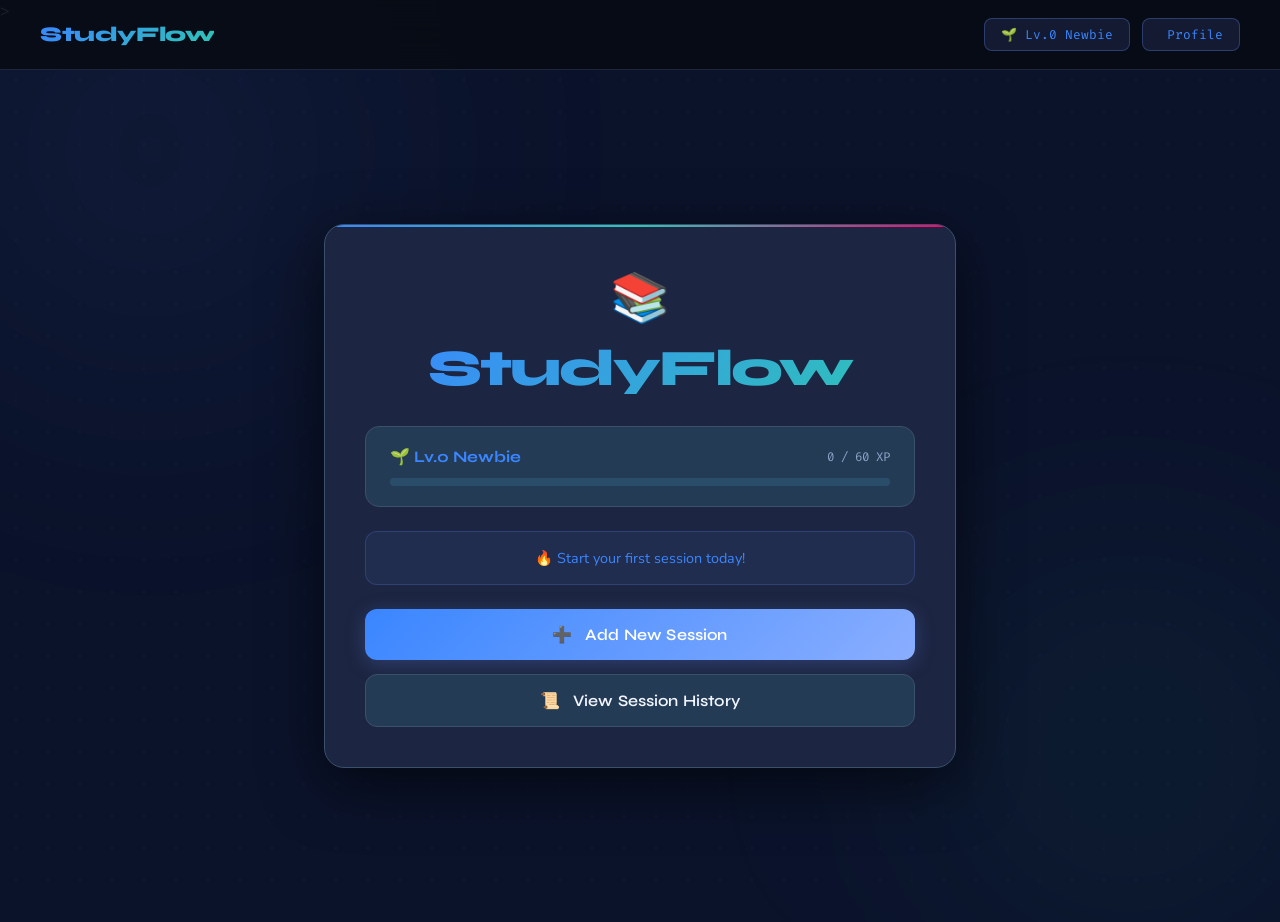
==== commit 162eb1b8: "To be finalize working web app" ====
--- a/finals.html
+++ b/finals.html
@@ -8,23 +8,22 @@
 </head>
 <body>
 
-<!-- Background decorations -->
+<!--Background Decor-->
 <div class="dot-grid"></div>
 <div id="toast-container"></div>
 
-<!-- ══════════════════════════════════════
-     NAVIGATION BAR
-══════════════════════════════════════ -->
+<!--Navigation Bar-->
 <nav id="app-nav">
   <span class="nav-logo">StudyFlow</span>
   <div class="nav-right">
     <span class="nav-level-pill" id="nav-level-pill">🌱 Lv.0 Newbie</span>
+    <button class="nav-level-pill" onclick="showSetup()">
+      &nbsp;Profile
+    </button>
   </div>
 </nav>
 
-<!-- ══════════════════════════════════════
-     SCREEN 1 — HOME / DASHBOARD
-══════════════════════════════════════ -->
+<!-- 1st Screen - Dashboard -->>
 <div id="screen-home" class="screen active">
   <div class="screen-inner">
     <div class="card">
@@ -48,12 +47,12 @@
         </div>
       </div>
 
-      <!-- Streak banner -->
+      <!-- Para sa streak -->
       <div class="streak-banner">
         🔥 <span id="streak-text">Start your first session today!</span>
       </div>
 
-      <!-- Actions -->
+      <!-- Pilindutan -->
       <button class="btn btn-primary" onclick="showSetup()">
         ➕ &nbsp; Add New Session
       </button>
@@ -65,9 +64,7 @@
   </div>
 </div>
 
-<!-- ══════════════════════════════════════
-     SCREEN 2 — SESSION SETUP
-══════════════════════════════════════ -->
+<!-- 2nd Screen - Set-up -->
 <div id="screen-setup" class="screen">
   <div class="screen-inner">
     <div class="card">
@@ -84,17 +81,17 @@
         </button>
       </div>
 
-      <!-- Academic subjects -->
+      //Academic subjects
       <div id="academic-subjects" class="subject-grid">
-        <button class="subject-btn" onclick="selectSubject(this, 'Mathematics')">📐 Math</button>
-        <button class="subject-btn" onclick="selectSubject(this, 'Science')">🔬 Science</button>
-        <button class="subject-btn" onclick="selectSubject(this, 'History')">📜 History</button>
+        <button class="subject-btn" onclick="selectSubject(this, 'Mathematics')">📐 Calculus</button>
+        <button class="subject-btn" onclick="selectSubject(this, 'Science')">🔬 Biology</button>
+        <button class="subject-btn" onclick="selectSubject(this, 'History')">📜 Physics</button>
         <button class="subject-btn" onclick="selectSubject(this, 'English')">✍️ English</button>
         <button class="subject-btn" onclick="selectSubject(this, 'Filipino')">🇵🇭 Filipino</button>
         <button class="subject-btn" onclick="selectSubject(this, 'MAPEH')">🎵 MAPEH</button>
       </div>
 
-      <!-- Skill subjects -->
+      //Skill subjects
       <div id="skill-subjects" class="subject-grid" style="display:none;">
         <button class="subject-btn" onclick="selectSubject(this, 'Coding')">💻 Coding</button>
         <button class="subject-btn" onclick="selectSubject(this, 'Drawing')">🎨 Drawing</button>
@@ -106,7 +103,7 @@
 
       <hr class="divider" />
 
-      <!-- Custom subject -->
+      //Custom subject
       <div class="input-group">
         <label class="input-label">Or type a custom subject</label>
         <input
@@ -130,9 +127,7 @@
   </div>
 </div>
 
-<!-- ══════════════════════════════════════
-     SCREEN 3 — TIMER (Active Work)
-══════════════════════════════════════ -->
+<!-- SCREEN 3 — TIMER (Active Work) -->
 <div id="screen-timer" class="screen">
   <div class="screen-inner">
     <div class="card">
@@ -183,9 +178,7 @@
   </div>
 </div>
 
-<!-- ══════════════════════════════════════
-     SCREEN 4 — SUMMARY
-══════════════════════════════════════ -->
+<!-- SCREEN 4 — SUMMARY -->
 <div id="screen-summary" class="screen">
   <div class="screen-inner">
     <div class="card">
@@ -238,9 +231,7 @@
   </div>
 </div>
 
-<!-- ══════════════════════════════════════
-     SCREEN 5 — HISTORY
-══════════════════════════════════════ -->
+<!-- SCREEN 5 — HISTORY -->
 <div id="screen-history" class="screen">
   <div class="screen-inner">
     <div class="card">
@@ -257,10 +248,8 @@
   </div><!-- /uml-page -->
 </div>
 
-<!-- ══════════════════════════════════════
-     COMPILED TypeScript → JavaScript
-══════════════════════════════════════ -->
-<script src="app.js"></script>
+<!-- COMPILED TypeScript → JavaScript -->
+<script src="finals.js"></script>
 
 </body>
 </html>
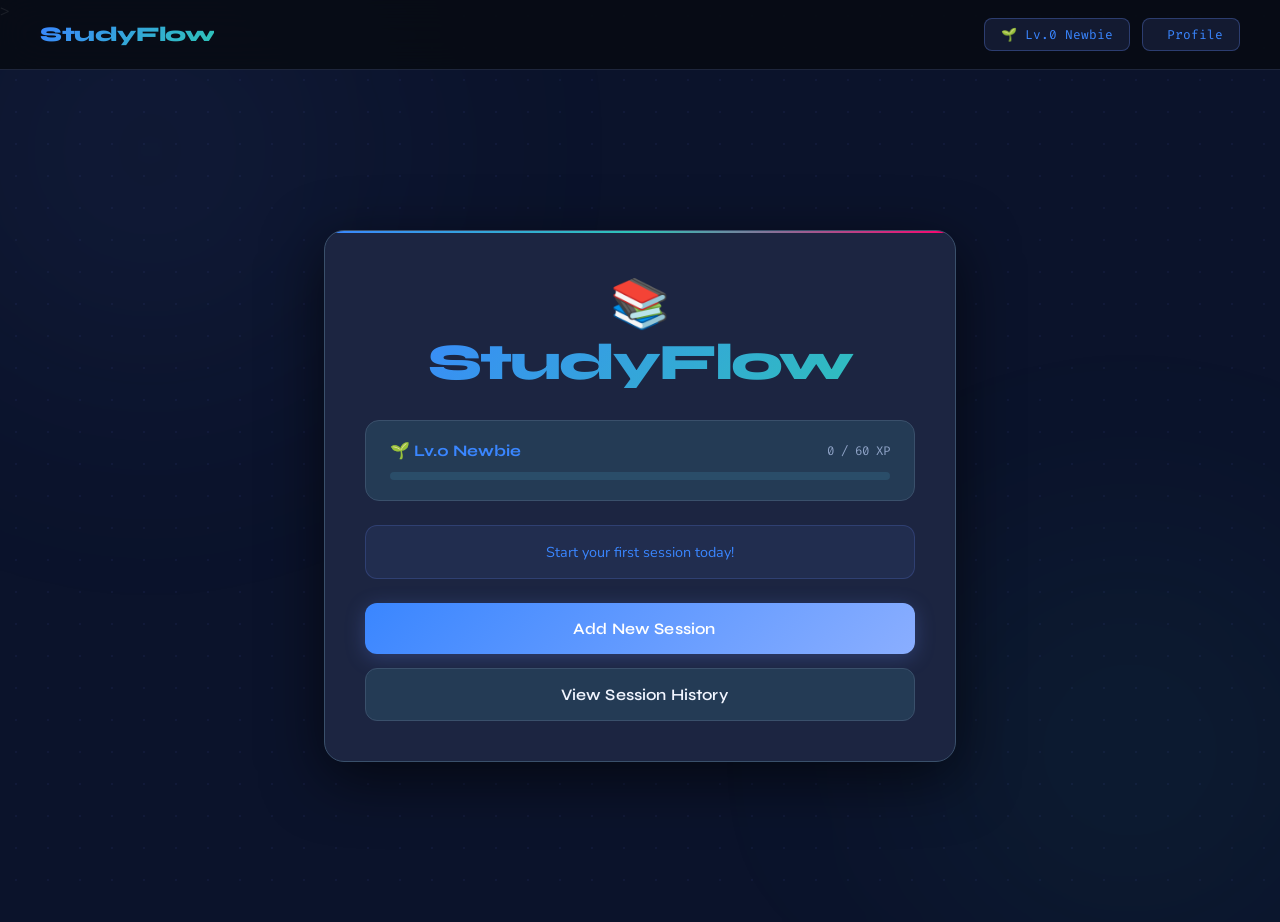
==== commit 8689bc74: "FIX UI" ====
--- a/finals.html
+++ b/finals.html
@@ -16,7 +16,7 @@
 <nav id="app-nav">
   <span class="nav-logo">StudyFlow</span>
   <div class="nav-right">
-    <span class="nav-level-pill" id="nav-level-pill">🌱 Lv.0 Newbie</span>
+    <span class="nav-level-pill" id="nav-level-pill">Lv.0 Newbie</span>
     <button class="nav-level-pill" onclick="showSetup()">
       &nbsp;Profile
     </button>
@@ -30,7 +30,7 @@
 
       <!-- Hero -->
       <div style="text-align:center; margin-bottom:2rem;">
-        <div style="font-size:3rem; margin-bottom:0.75rem;">📚</div>
+          <div style="font-size:3rem;">📚</div>
         <h1 class="logo">StudyFlow</h1>
         <p class="subtitle" style="margin-top:0.6rem; font-size:1rem;">
         </p>
@@ -39,7 +39,7 @@
       <!-- Level system -->
       <div class="level-section">
         <div class="level-top">
-          <span class="level-badge" id="level-badge">🌱 Lv.0 Newbie</span>
+          <span class="level-badge" id="level-badge"> Lv.0 Newbie</span>
           <span class="level-xp" id="level-xp">0 / 60 XP</span>
         </div>
         <div class="level-bar-track">
@@ -49,15 +49,15 @@
 
       <!-- Para sa streak -->
       <div class="streak-banner">
-        🔥 <span id="streak-text">Start your first session today!</span>
+         <span id="streak-text">Start your first session today!</span>
       </div>
 
       <!-- Pilindutan -->
       <button class="btn btn-primary" onclick="showSetup()">
-        ➕ &nbsp; Add New Session
+         &nbsp; Add New Session
       </button>
       <button class="btn btn-secondary" onclick="showHistory()">
-        📜 &nbsp; View Session History
+         &nbsp; View Session History
       </button>
 
     </div>
@@ -74,36 +74,36 @@
       <!-- Type tabs -->
       <div class="tab-row">
         <button class="tab active" id="tab-academic" onclick="switchType('academic')">
-          📘 Academic
+           Academic
         </button>
         <button class="tab" id="tab-skill" onclick="switchType('skill')">
-          🎯 Skill
+           Skill
         </button>
       </div>
 
-      //Academic subjects
+      <!-- Academic Subs -->
       <div id="academic-subjects" class="subject-grid">
-        <button class="subject-btn" onclick="selectSubject(this, 'Mathematics')">📐 Calculus</button>
-        <button class="subject-btn" onclick="selectSubject(this, 'Science')">🔬 Biology</button>
-        <button class="subject-btn" onclick="selectSubject(this, 'History')">📜 Physics</button>
-        <button class="subject-btn" onclick="selectSubject(this, 'English')">✍️ English</button>
-        <button class="subject-btn" onclick="selectSubject(this, 'Filipino')">🇵🇭 Filipino</button>
-        <button class="subject-btn" onclick="selectSubject(this, 'MAPEH')">🎵 MAPEH</button>
-      </div>
-
-      //Skill subjects
+        <button class="subject-btn" onclick="selectSubject(this, 'Calculus')">Calculus</button>
+        <button class="subject-btn" onclick="selectSubject(this, 'Biology')">Biology</button>
+        <button class="subject-btn" onclick="selectSubject(this, 'History')">History</button>
+        <button class="subject-btn" onclick="selectSubject(this, 'English')">English</button>
+        <button class="subject-btn" onclick="selectSubject(this, 'Filipino')">Filipino</button>
+        <button class="subject-btn" onclick="selectSubject(this, 'MAPEH')">MAPEH</button>
+      </div>
+
+      <!-- Skill subs -->
       <div id="skill-subjects" class="subject-grid" style="display:none;">
-        <button class="subject-btn" onclick="selectSubject(this, 'Coding')">💻 Coding</button>
-        <button class="subject-btn" onclick="selectSubject(this, 'Drawing')">🎨 Drawing</button>
-        <button class="subject-btn" onclick="selectSubject(this, 'Music')">🎸 Music</button>
-        <button class="subject-btn" onclick="selectSubject(this, 'Writing')">✒️ Writing</button>
-        <button class="subject-btn" onclick="selectSubject(this, 'Chess')">♟️ Chess</button>
-        <button class="subject-btn" onclick="selectSubject(this, 'Language')">🗣️ Language</button>
+        <button class="subject-btn" onclick="selectSubject(this, 'Coding')">Coding</button>
+        <button class="subject-btn" onclick="selectSubject(this, 'Drawing')">Drawing</button>
+        <button class="subject-btn" onclick="selectSubject(this, 'Music')">Music</button>
+        <button class="subject-btn" onclick="selectSubject(this, 'Writing')">Writing</button>
+        <button class="subject-btn" onclick="selectSubject(this, 'Chess')">Chess</button>
+        <button class="subject-btn" onclick="selectSubject(this, 'Language')">Language</button>
       </div>
 
       <hr class="divider" />
 
-      //Custom subject
+      <!-- Custom -->
       <div class="input-group">
         <label class="input-label">Or type a custom subject</label>
         <input
@@ -170,6 +170,7 @@
       <button class="btn btn-danger" id="btn-end" onclick="endSession()" disabled>
         ⏹ &nbsp; End Session
       </button>
+      <button class="btn btn-ghost" onclick="showSetup()">← Back</button>
 
       <!-- Motivation message (polymorphic output) -->
       <div class="motivation-msg" id="motivation-msg"></div>
@@ -223,8 +224,8 @@
       <div class="sum-feedback" id="sum-feedback"></div>
 
       <div class="btn-row">
-        <button class="btn btn-ghost" onclick="showHome()">🏠 Home</button>
-        <button class="btn btn-primary" onclick="showSetup()">➕ New Session</button>
+        <button class="btn btn-ghost" onclick="showHome()"> Home</button>
+        <button class="btn btn-primary" onclick="showSetup()"> New Session</button>
       </div>
 
     </div>
--- a/styles.css
+++ b/styles.css
@@ -1,7 +1,3 @@
-/* ============================================================
-   styles.css — StudyFlow: Study Session Tracker
-   ============================================================ */
-
 /* ── Google Fonts ── */
 @import url('https://fonts.googleapis.com/css2?family=Syne:wght@400;500;600;700;800&family=Fira+Code:wght@400;500&family=Nunito:wght@300;400;500;600&display=swap');
 
@@ -332,7 +328,7 @@
   margin-bottom: 1.75rem;
 }
 
-/* ── Ring + big clock ── */
+/* ── Ring kag big clock ── */
 .ring-wrap {
   position: relative; display: inline-flex;
   align-items: center; justify-content: center;
@@ -460,74 +456,6 @@
   to { opacity:0; transform: translateY(-10px) scale(0.92); }
 }
 
-/* ── UML Screen ── */
-#screen-uml {
-  padding: 0;
-  overflow-y: auto;
-  align-items: flex-start;
-  justify-content: flex-start;
-}
-.uml-page { max-width: 960px; width: 100%; margin: 0 auto; padding: 6rem 2rem 4rem; }
-.uml-back { position: fixed; top: 1.1rem; left: 1.5rem; z-index: 300; width: auto; padding: 0.5rem 1.1rem; }
-
-.uml-section-card {
-  background: var(--surface);
-  border: 1px solid var(--border);
-  border-radius: var(--radius);
-  padding: 2rem;
-  margin-bottom: 1.5rem;
-  box-shadow: var(--shadow);
-  animation: fadeUp 0.4s cubic-bezier(0.16,1,0.3,1);
-}
-.uml-section-title {
-  font-family: 'Syne', sans-serif;
-  font-size: 1.2rem; font-weight: 700;
-  color: var(--accent);
-  margin-bottom: 1.25rem;
-}
-.uml-row { display: flex; gap: 1rem; flex-wrap: wrap; align-items: flex-start; justify-content: center; }
-.uml-col { display: flex; flex-direction: column; gap: 1rem; flex: 1; min-width: 200px; align-items: center; }
-.uml-arrow-down {
-  text-align: center; color: var(--muted);
-  font-size: 1.4rem; margin: 0.25rem 0;
-  width: 100%;
-}
-.uml-box {
-  background: var(--surface2); border: 1.5px solid var(--border);
-  border-radius: 12px; overflow: hidden;
-  font-family: 'Fira Code', monospace;
-  font-size: 0.76rem;
-  width: 100%; max-width: 220px;
-}
-.uml-box-header {
-  padding: 0.55rem 0.85rem;
-  font-family: 'Syne', sans-serif;
-  font-size: 0.85rem; font-weight: 700;
-  border-bottom: 1px solid var(--border);
-}
-.uml-box-header.abstract-h  { background: rgba(92,106,138,0.4); font-style: italic; }
-.uml-box-header.parent-h    { background: rgba(108,142,255,0.3); color: var(--accent); }
-.uml-box-header.child-h     { background: rgba(61,232,200,0.25); color: var(--accent3); }
-.uml-box-header.manager-h   { background: rgba(230,107,255,0.25); color: var(--accent4); }
-.uml-box-section { padding: 0.5rem 0.85rem; }
-.uml-box-section + .uml-box-section { border-top: 1px solid var(--border); }
-.uml-lbl { font-size: 0.65rem; color: var(--muted); text-transform: uppercase; letter-spacing: 0.08em; margin-bottom: 0.2rem; }
-.uml-f   { line-height: 1.75; font-size: 0.73rem; }
-.uml-f.prv  { color: #ff8080; }
-.uml-f.pub  { color: var(--success); }
-.uml-f.abs  { color: var(--accent2); font-style: italic; }
-
-.oop-grid {
-  display: grid; grid-template-columns: 1fr 1fr;
-  gap: 1rem;
-}
-.oop-pill {
-  background: var(--surface2); border: 1px solid var(--border);
-  border-radius: 12px; padding: 1.1rem 1.25rem;
-}
-.oop-pill-title { font-family: 'Syne', sans-serif; font-weight: 700; margin-bottom: 0.4rem; font-size: 0.95rem; }
-.oop-pill-body  { font-size: 0.83rem; color: var(--muted); line-height: 1.55; }
-
 /* ── Scrollbar ── */
 ::-webkit-scrollbar { width: 5px; }
 ::-webkit-scrollbar-track { background: transparent; }
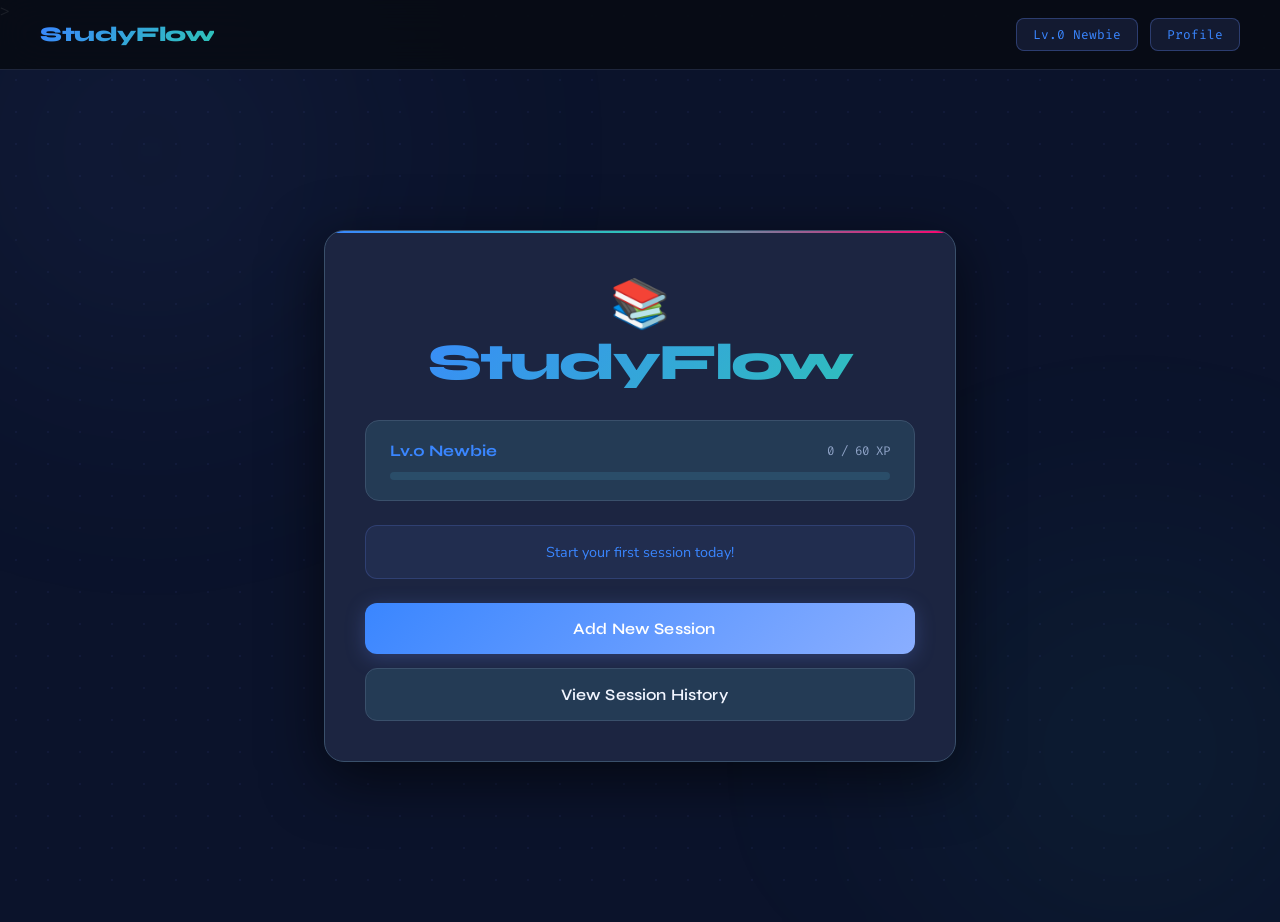
==== commit 61d9bb30: "profile part" ====
--- a/finals.html
+++ b/finals.html
@@ -17,9 +17,7 @@
   <span class="nav-logo">StudyFlow</span>
   <div class="nav-right">
     <span class="nav-level-pill" id="nav-level-pill">Lv.0 Newbie</span>
-    <button class="nav-level-pill" onclick="showSetup()">
-      &nbsp;Profile
-    </button>
+    <span class="nav-level-pill" id="nav-Profle-pill">Profile</span>
   </div>
 </nav>
 
@@ -131,7 +129,7 @@
 <div id="screen-timer" class="screen">
   <div class="screen-inner">
     <div class="card">
-
+  
       <div class="timer-wrap">
         <div class="timer-subject" id="timer-subject">—</div>
         <div class="timer-type"   id="timer-type">—</div>
